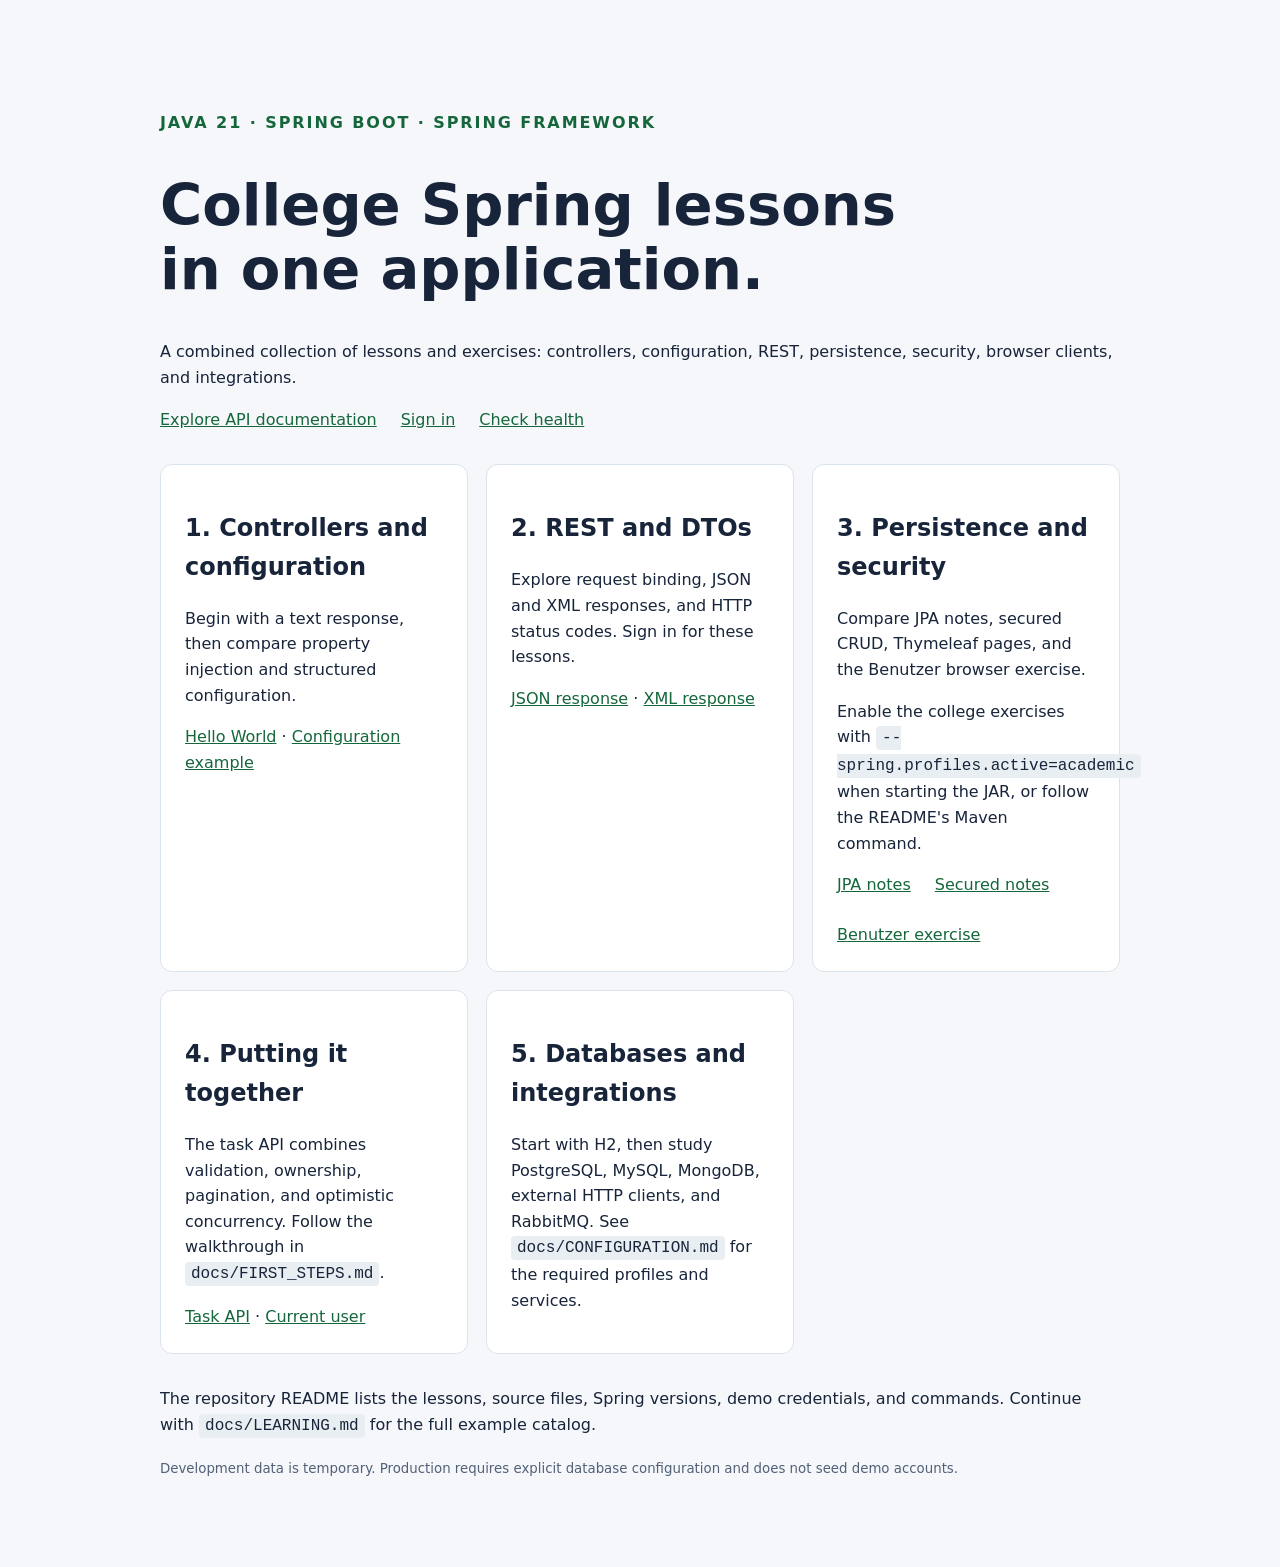
==== src/main/resources/templates/index.html @ 0c5117ba "fix: consolidate college learning template and document Spring versions" ====
<!doctype html>
<html lang="en" xmlns:th="http://www.thymeleaf.org"><head><meta charset="utf-8"><meta name="viewport" content="width=device-width, initial-scale=1">
<title>Spring Boot Learning Template</title>
<style>
body{margin:0;background:#f5f7fa;color:#17243a;font:16px/1.6 system-ui,sans-serif}main{max-width:960px;margin:70px auto;padding:24px}h1{font-size:clamp(2rem,5vw,3.6rem);line-height:1.1}a{color:#15673b}nav{display:flex;gap:24px;flex-wrap:wrap}.cards{display:grid;grid-template-columns:repeat(auto-fit,minmax(240px,1fr));gap:18px;margin:32px 0}article{background:white;padding:24px;border:1px solid #dce4eb;border-radius:12px}code{background:#e8eef2;padding:3px 6px;border-radius:4px}.eyebrow{color:#15673b;font-weight:700;letter-spacing:.12em}small{color:#526078}
</style></head><body><main>
<p class="eyebrow">JAVA 21 · SPRING BOOT <span th:text="${springBootVersion}"></span> · SPRING FRAMEWORK <span th:text="${springFrameworkVersion}"></span></p>
<h1>College Spring lessons<br>in one application.</h1>
<p>A combined collection of lessons and exercises: controllers, configuration, REST, persistence, security, browser clients, and integrations.</p>
<nav aria-label="Resources"><a href="/swagger-ui.html">Explore API documentation</a><a href="/login">Sign in</a><a href="/actuator/health">Check health</a></nav>
<section class="cards" aria-label="College lessons">
<article><h2>1. Controllers and configuration</h2><p>Begin with a text response, then compare property injection and structured configuration.</p><a href="/hello">Hello World</a> · <a href="/example">Configuration example</a></article>
<article><h2>2. REST and DTOs</h2><p>Explore request binding, JSON and XML responses, and HTTP status codes. Sign in for these lessons.</p><a href="/rest/piplup">JSON response</a> · <a href="/piplup-xml">XML response</a></article>
<article><h2>3. Persistence and security</h2><p>Compare JPA notes, secured CRUD, Thymeleaf pages, and the Benutzer browser exercise.</p><p th:unless="${academicEnabled}">Enable the college exercises with <code>--spring.profiles.active=academic</code> when starting the JAR, or follow the README's Maven command.</p><nav th:if="${academicEnabled}" aria-label="Academic exercises"><a href="/ui/notes">JPA notes</a><a href="/ui/secured-notes">Secured notes</a><a href="/academic/notizen/demo.html">Benutzer exercise</a></nav></article>
<article><h2>4. Putting it together</h2><p>The task API combines validation, ownership, pagination, and optimistic concurrency. Follow the walkthrough in <code>docs/FIRST_STEPS.md</code>.</p><a href="/api/v1/tasks">Task API</a> · <a href="/api/v1/me">Current user</a></article>
<article><h2>5. Databases and integrations</h2><p>Start with H2, then study PostgreSQL, MySQL, MongoDB, external HTTP clients, and RabbitMQ. See <code>docs/CONFIGURATION.md</code> for the required profiles and services.</p></article>
</section>
<p>The repository README lists the lessons, source files, Spring versions, demo credentials, and commands. Continue with <code>docs/LEARNING.md</code> for the full example catalog.</p>
<small>Development data is temporary. Production requires explicit database configuration and does not seed demo accounts.</small>
</main></body></html>
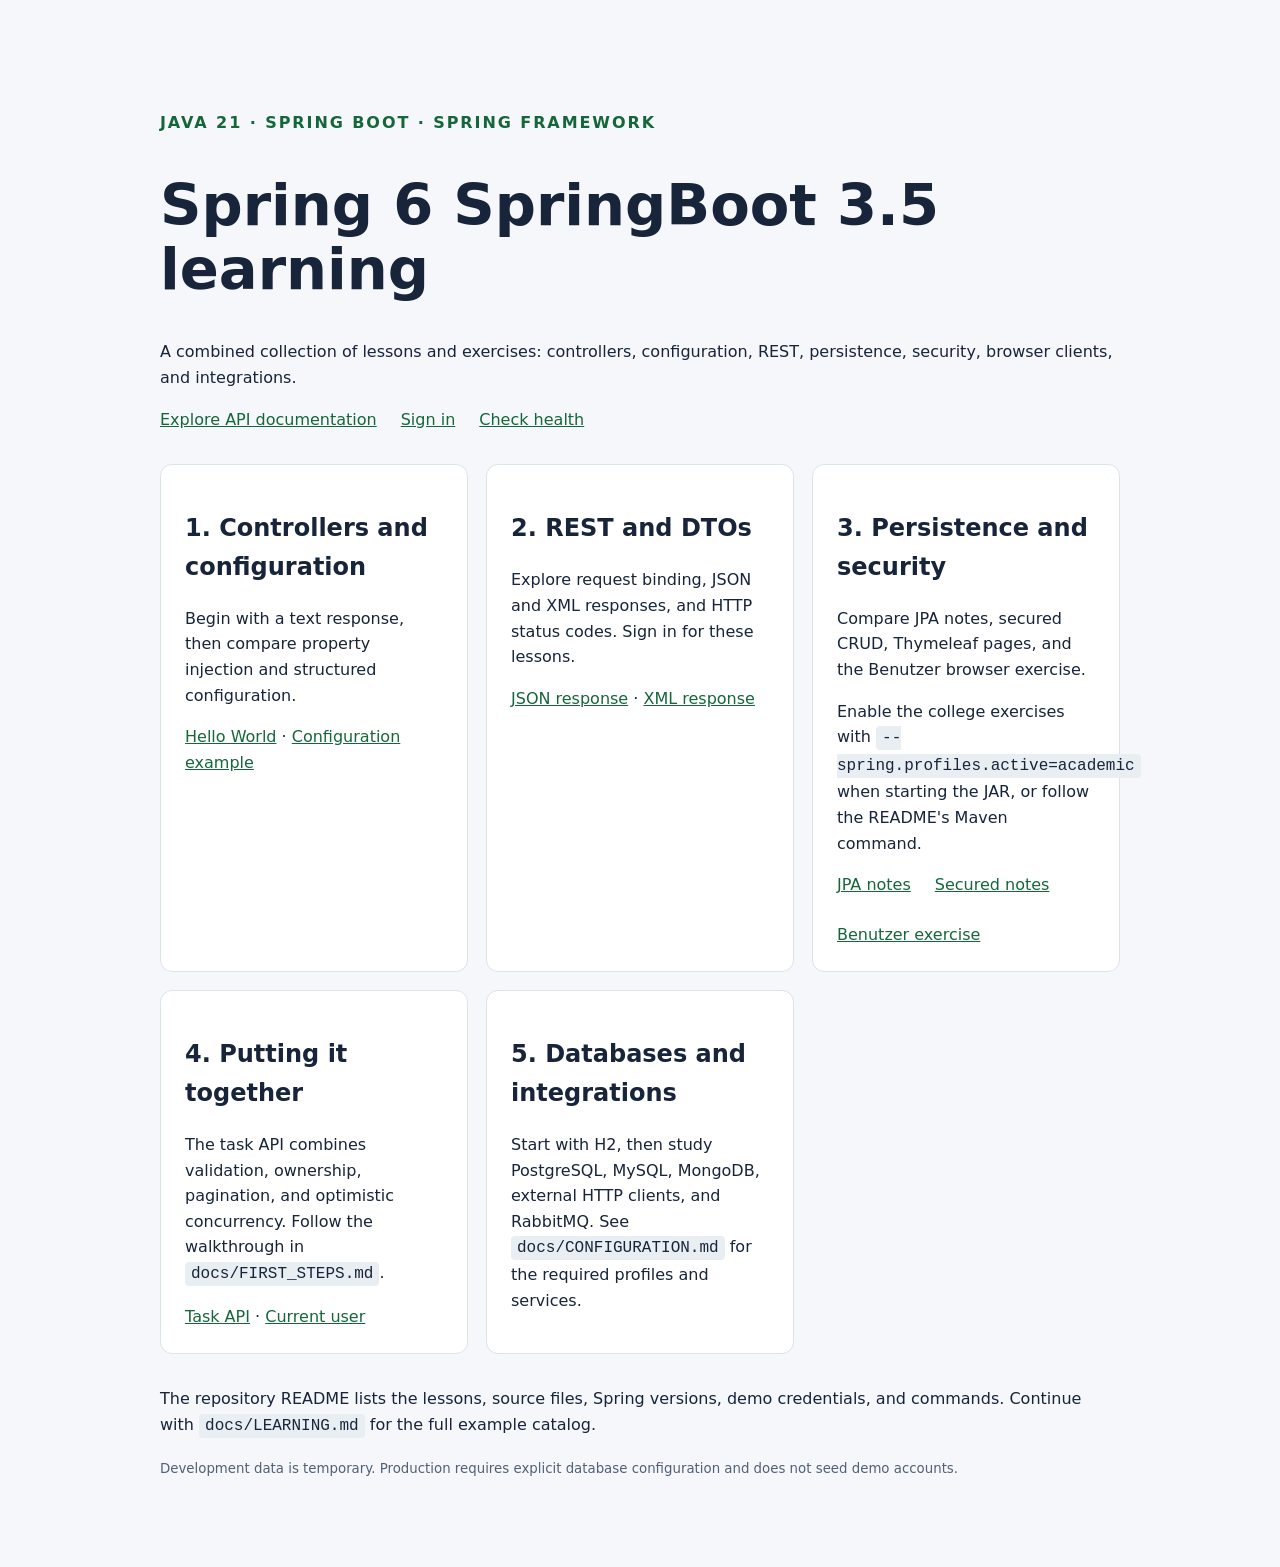
==== commit c487cf71: "chore: rename project to Spring 6 SpringBoot 3.5 learning" ====
--- a/src/main/resources/templates/index.html
+++ b/src/main/resources/templates/index.html
@@ -1,11 +1,11 @@
 <!doctype html>
 <html lang="en" xmlns:th="http://www.thymeleaf.org"><head><meta charset="utf-8"><meta name="viewport" content="width=device-width, initial-scale=1">
-<title>Spring Boot Learning Template</title>
+<title>Spring 6 SpringBoot 3.5 learning</title>
 <style>
 body{margin:0;background:#f5f7fa;color:#17243a;font:16px/1.6 system-ui,sans-serif}main{max-width:960px;margin:70px auto;padding:24px}h1{font-size:clamp(2rem,5vw,3.6rem);line-height:1.1}a{color:#15673b}nav{display:flex;gap:24px;flex-wrap:wrap}.cards{display:grid;grid-template-columns:repeat(auto-fit,minmax(240px,1fr));gap:18px;margin:32px 0}article{background:white;padding:24px;border:1px solid #dce4eb;border-radius:12px}code{background:#e8eef2;padding:3px 6px;border-radius:4px}.eyebrow{color:#15673b;font-weight:700;letter-spacing:.12em}small{color:#526078}
 </style></head><body><main>
 <p class="eyebrow">JAVA 21 · SPRING BOOT <span th:text="${springBootVersion}"></span> · SPRING FRAMEWORK <span th:text="${springFrameworkVersion}"></span></p>
-<h1>College Spring lessons<br>in one application.</h1>
+<h1>Spring 6 SpringBoot 3.5 learning</h1>
 <p>A combined collection of lessons and exercises: controllers, configuration, REST, persistence, security, browser clients, and integrations.</p>
 <nav aria-label="Resources"><a href="/swagger-ui.html">Explore API documentation</a><a href="/login">Sign in</a><a href="/actuator/health">Check health</a></nav>
 <section class="cards" aria-label="College lessons">
